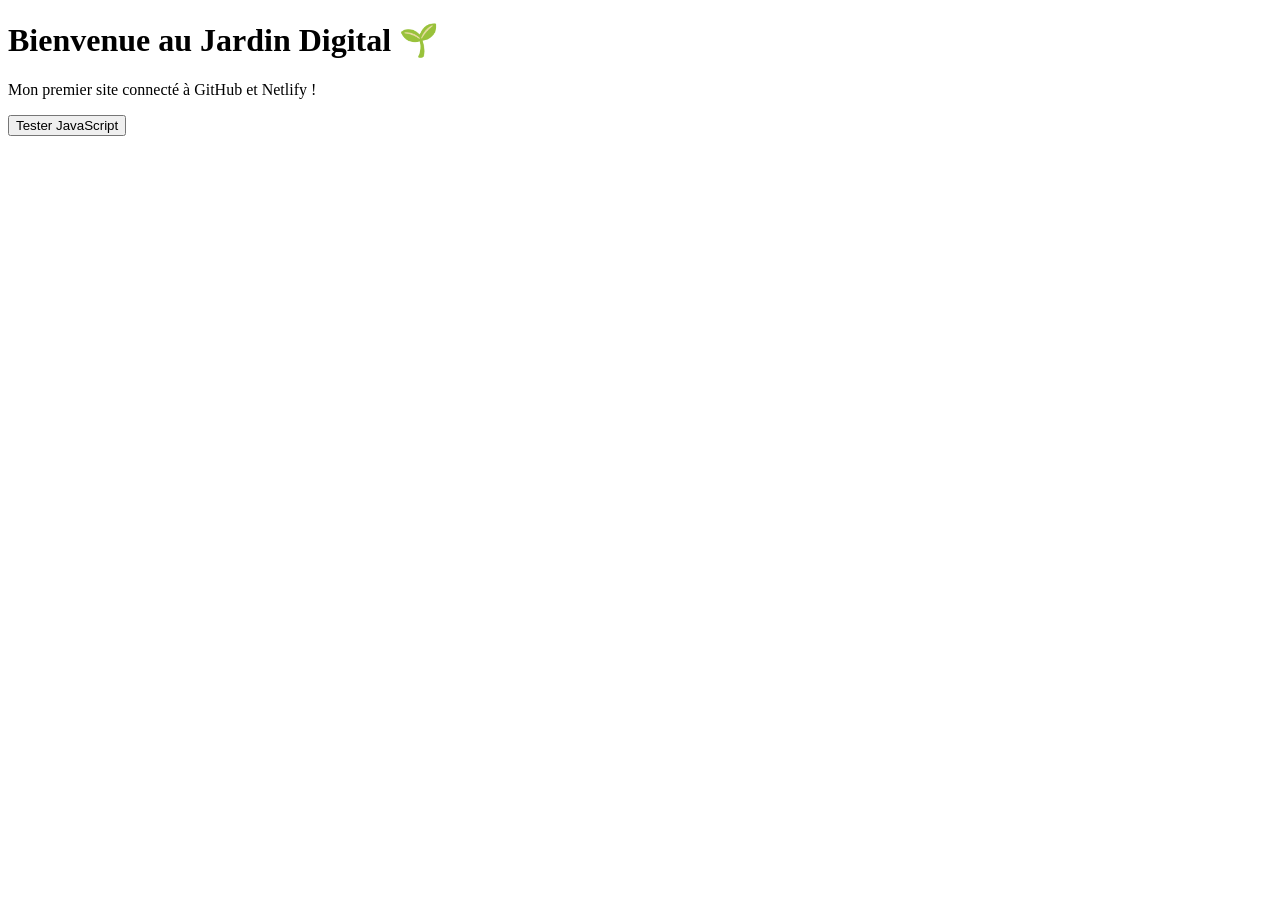
==== index.html @ 773eabd2 "Add initial HTML structure for the site" ====
<!DOCTYPE html>
<html lang="fr">
<head>
  <meta charset="UTF-8">
  <meta name="viewport" content="width=device-width, initial-scale=1.0">
  <meta name="description" content="Site de démonstration du Jardin Digital">
  <title>Le Jardin Digital | Test Netlify</title>
  <link rel="stylesheet" href="style.css">
  <script src="script.js" defer></script>
</head>
<body>
  <main>
    <h1>Bienvenue au Jardin Digital 🌱</h1>
    <p>Mon premier site connecté à GitHub et Netlify !</p>
    <button id="test-button" type="button">Tester JavaScript</button>
    <p id="message" aria-live="polite"></p>
  </main>
</body>
</html>
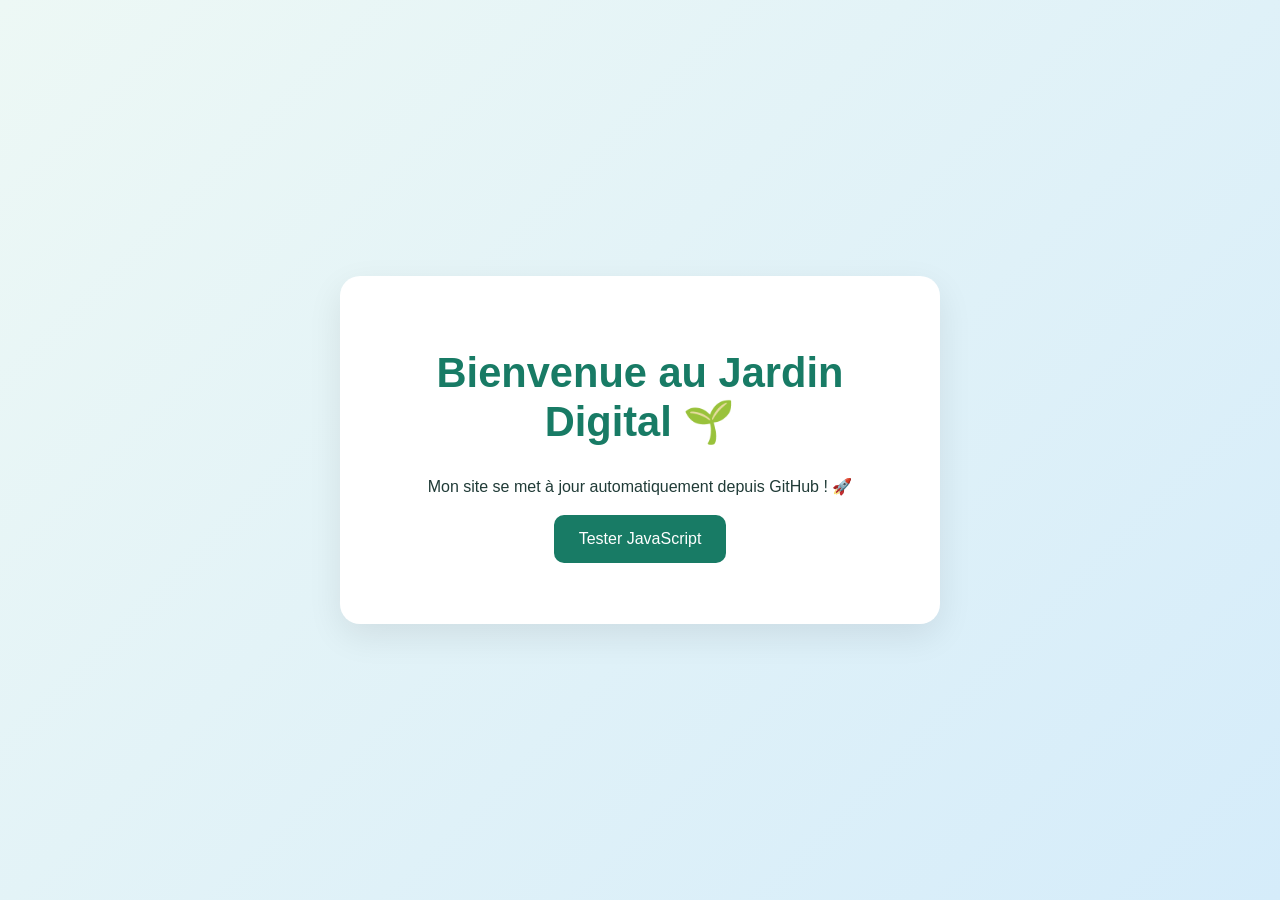
==== commit 8b4ffc4c: "Update paragraph text in index.html" ====
--- a/index.html
+++ b/index.html
@@ -12,7 +12,7 @@
 <body>
   <main>
     <h1>Bienvenue au Jardin Digital 🌱</h1>
-    <p>Mon premier site connecté à GitHub et Netlify !</p>
+    <p>Mon site se met à jour automatiquement depuis GitHub ! 🚀</p>
     <button id="test-button" type="button">Tester JavaScript</button>
     <p id="message" aria-live="polite"></p>
   </main>
--- a/style.css
+++ b/style.css
@@ -0,0 +1,54 @@
+
+:root {
+  --vert: #187b65;
+  --fond: #edf8f5;
+  --texte: #203b37;
+}
+
+* {
+  box-sizing: border-box;
+}
+
+body {
+  margin: 0;
+  min-height: 100vh;
+  display: grid;
+  place-items: center;
+  padding: 24px;
+  background: linear-gradient(135deg, #edf8f5, #d5ecfa);
+  font-family: Arial, sans-serif;
+  color: var(--texte);
+}
+
+main {
+  width: 100%;
+  max-width: 600px;
+  padding: 45px 30px;
+  background: white;
+  border-radius: 20px;
+  text-align: center;
+  box-shadow: 0 12px 35px #00000015;
+}
+
+h1 {
+  color: var(--vert);
+  font-size: clamp(1.8rem, 5vw, 2.6rem);
+}
+
+p {
+  line-height: 1.6;
+}
+
+button {
+  padding: 15px 25px;
+  border: none;
+  border-radius: 10px;
+  background: var(--vert);
+  color: white;
+  font-size: 1rem;
+  cursor: pointer;
+}
+
+button:hover {
+  background: #105745;
+}
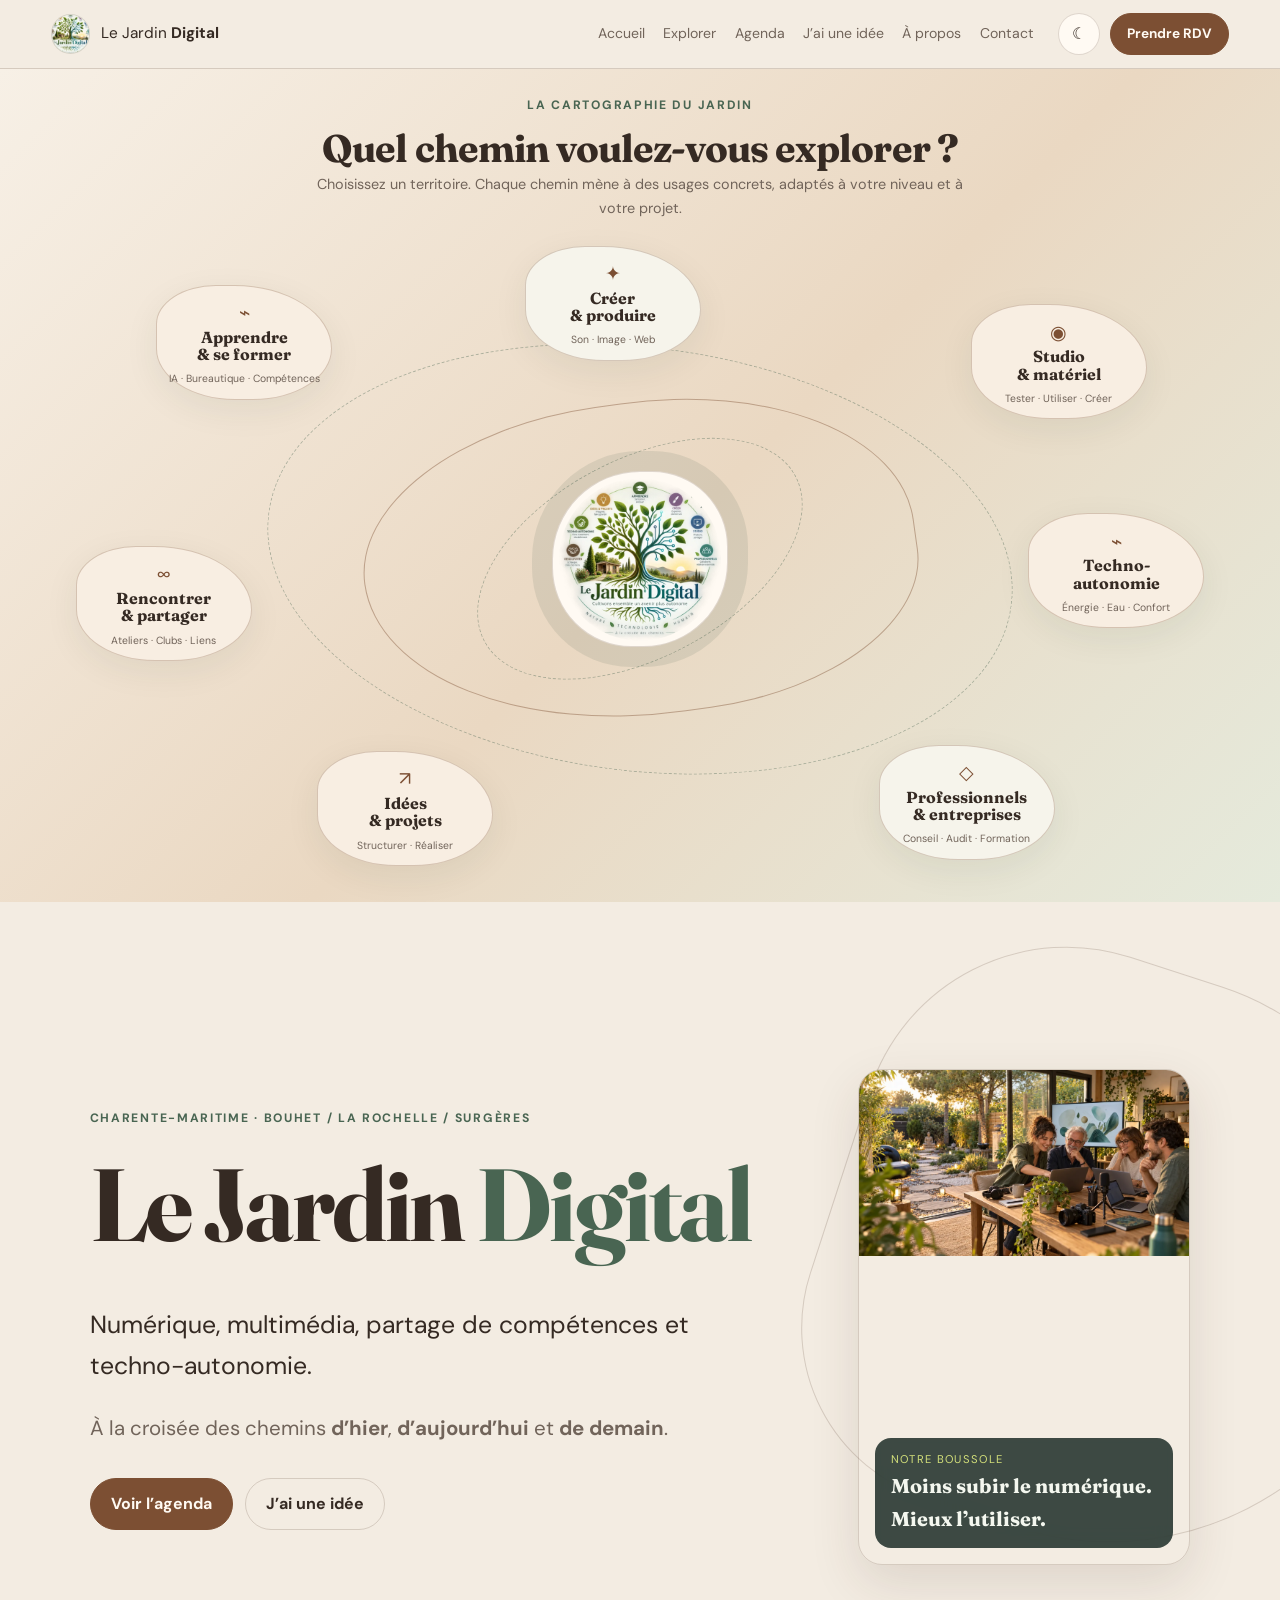
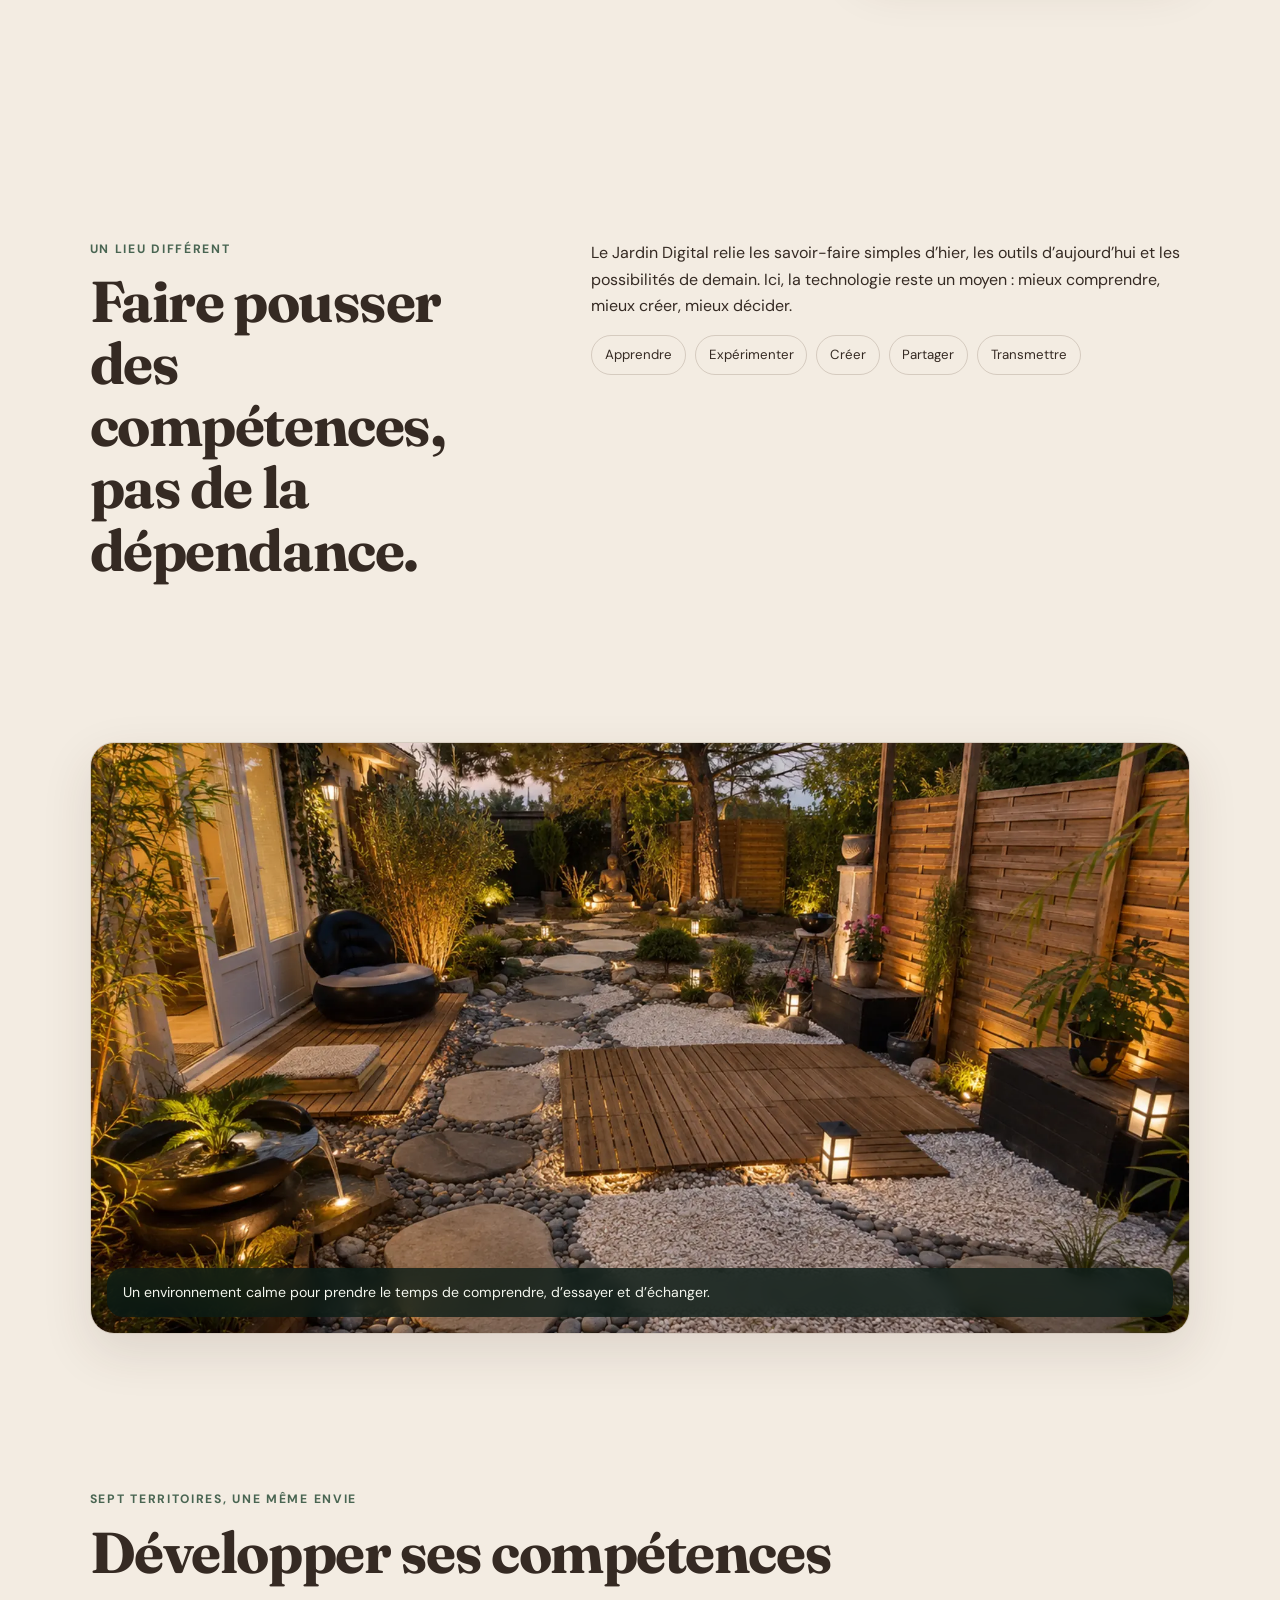
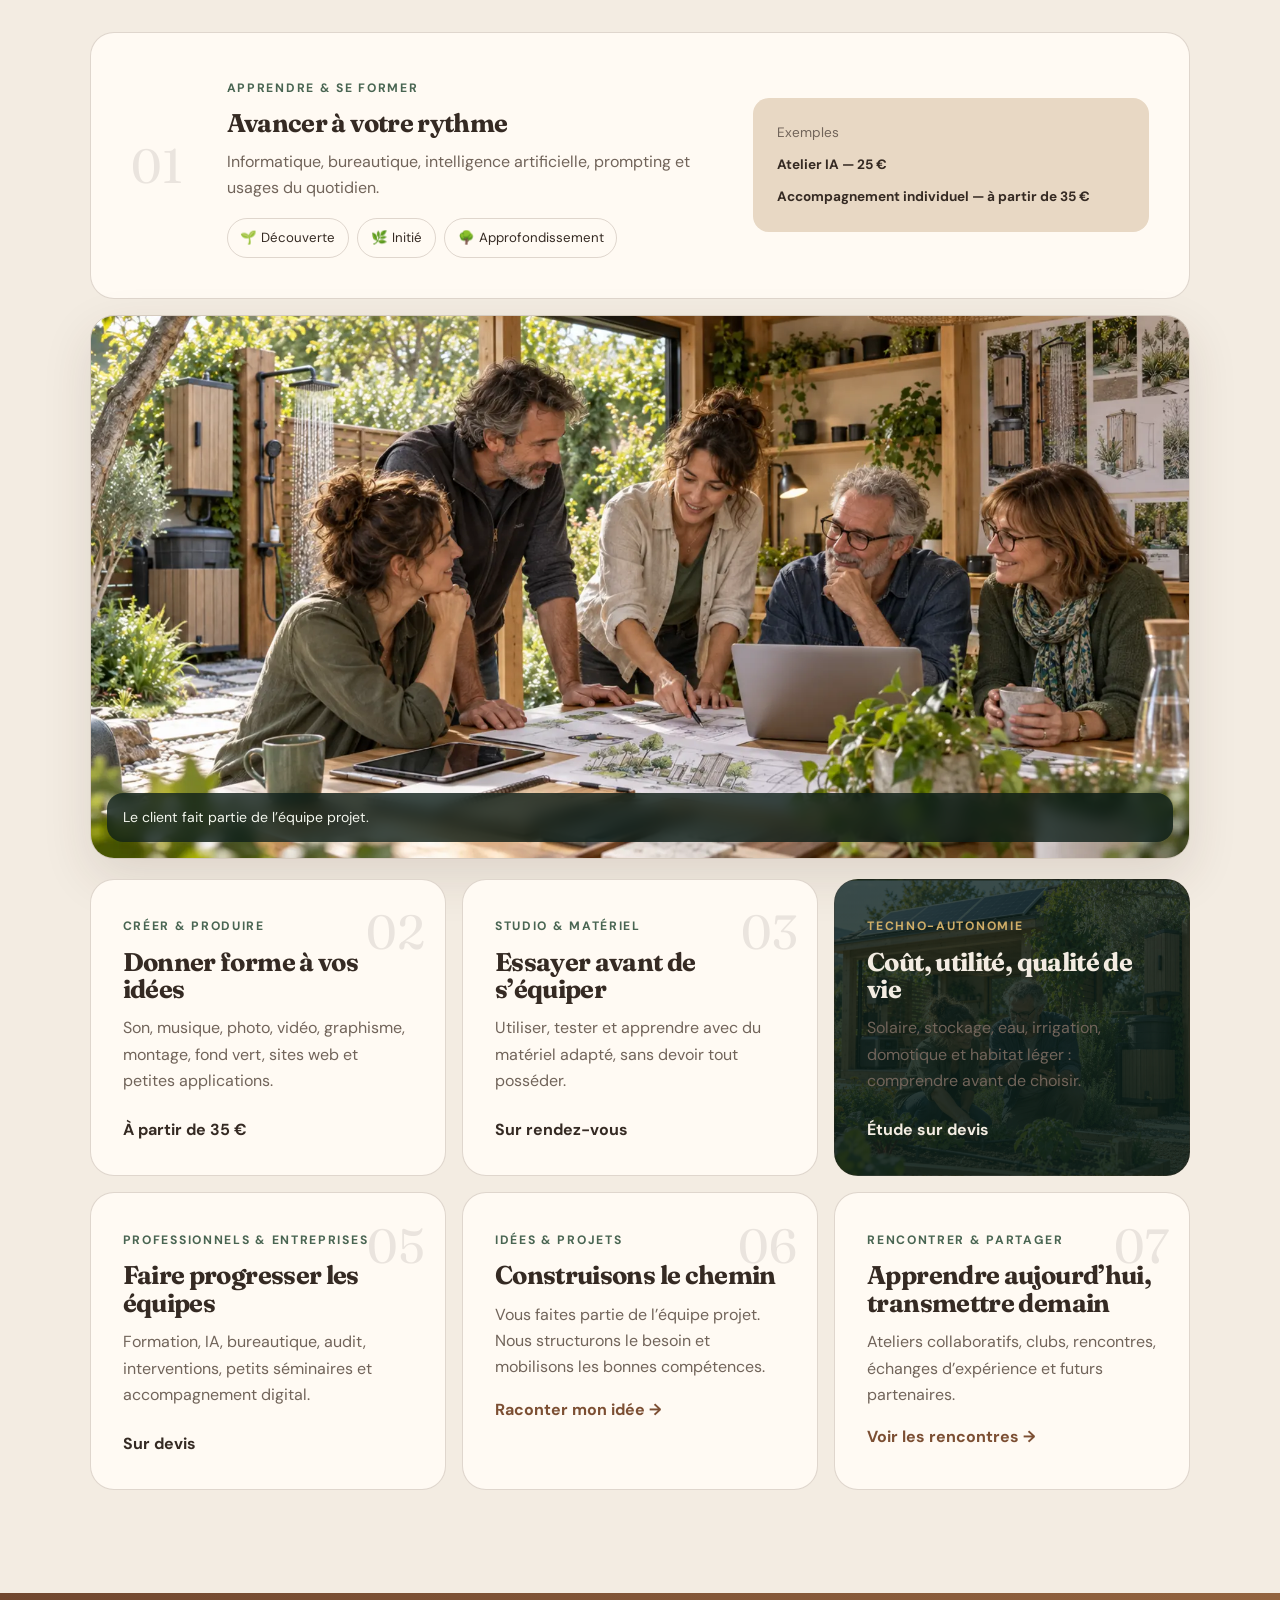
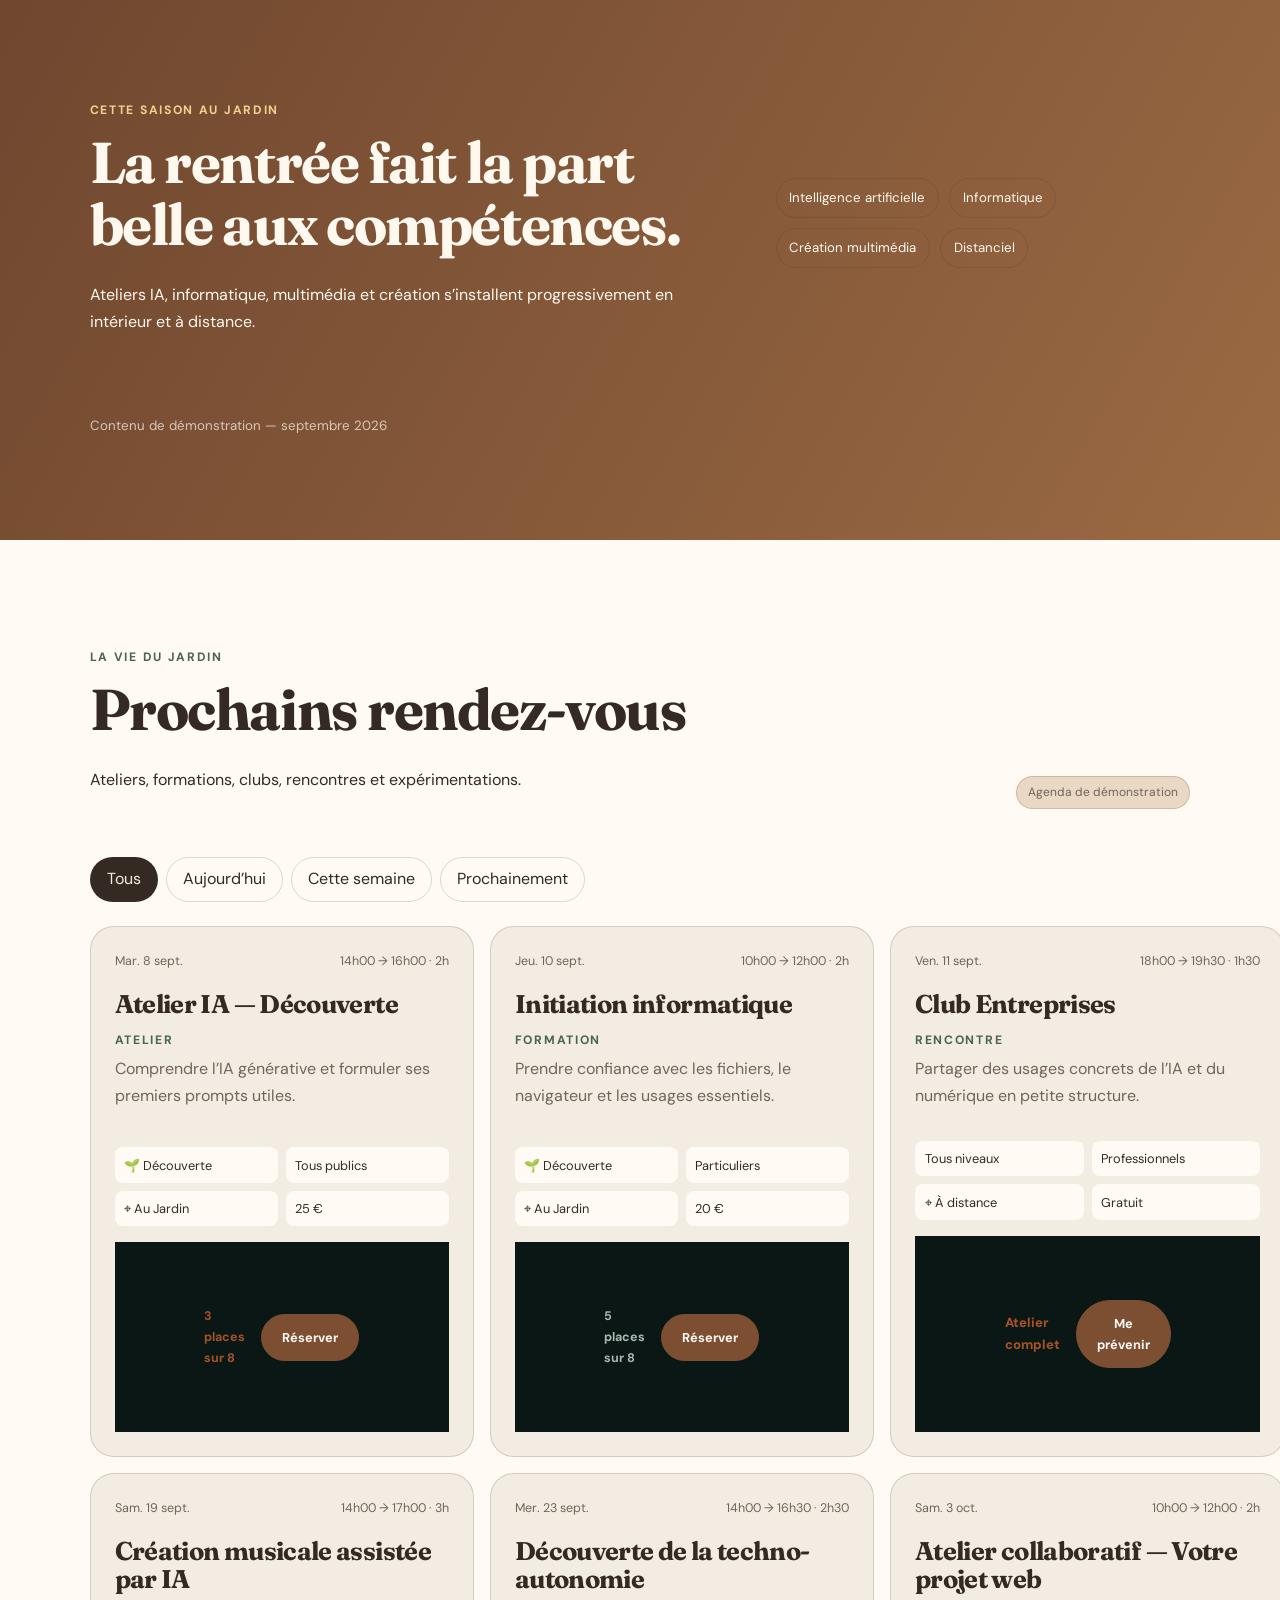
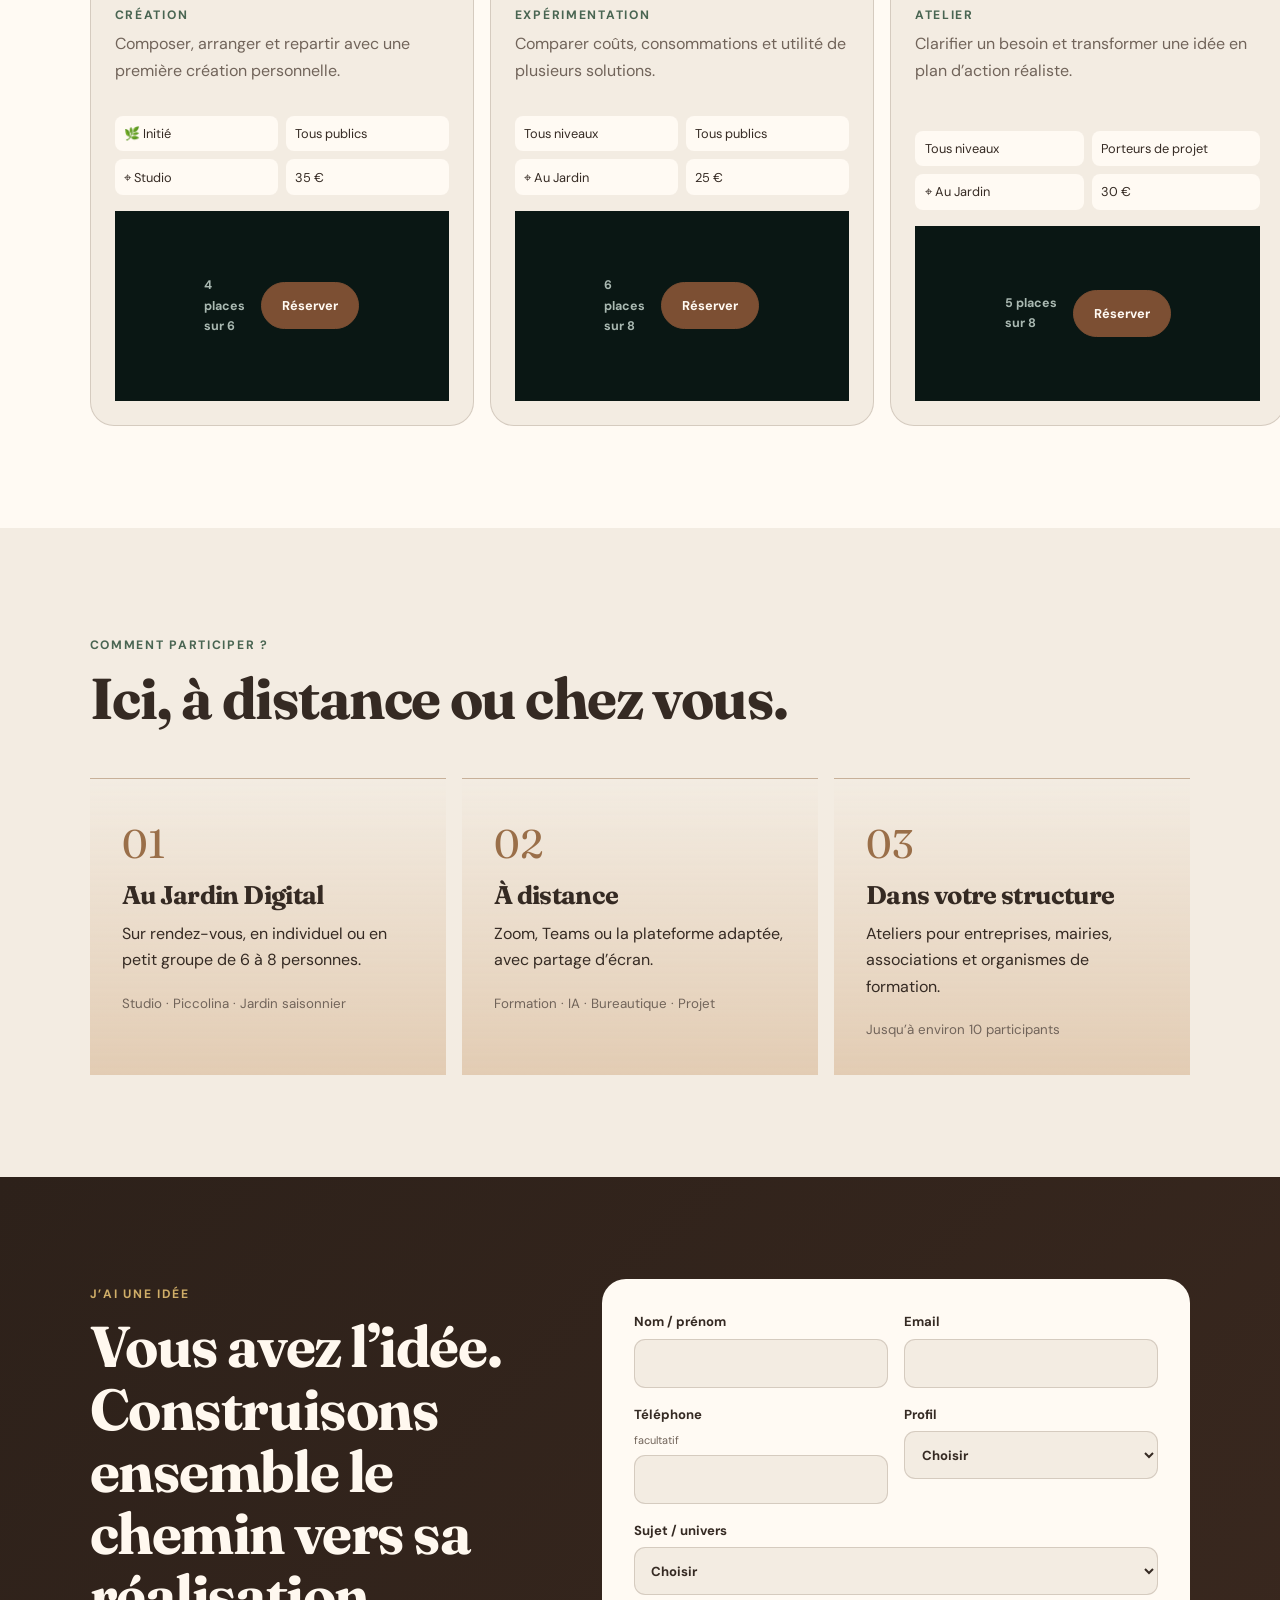
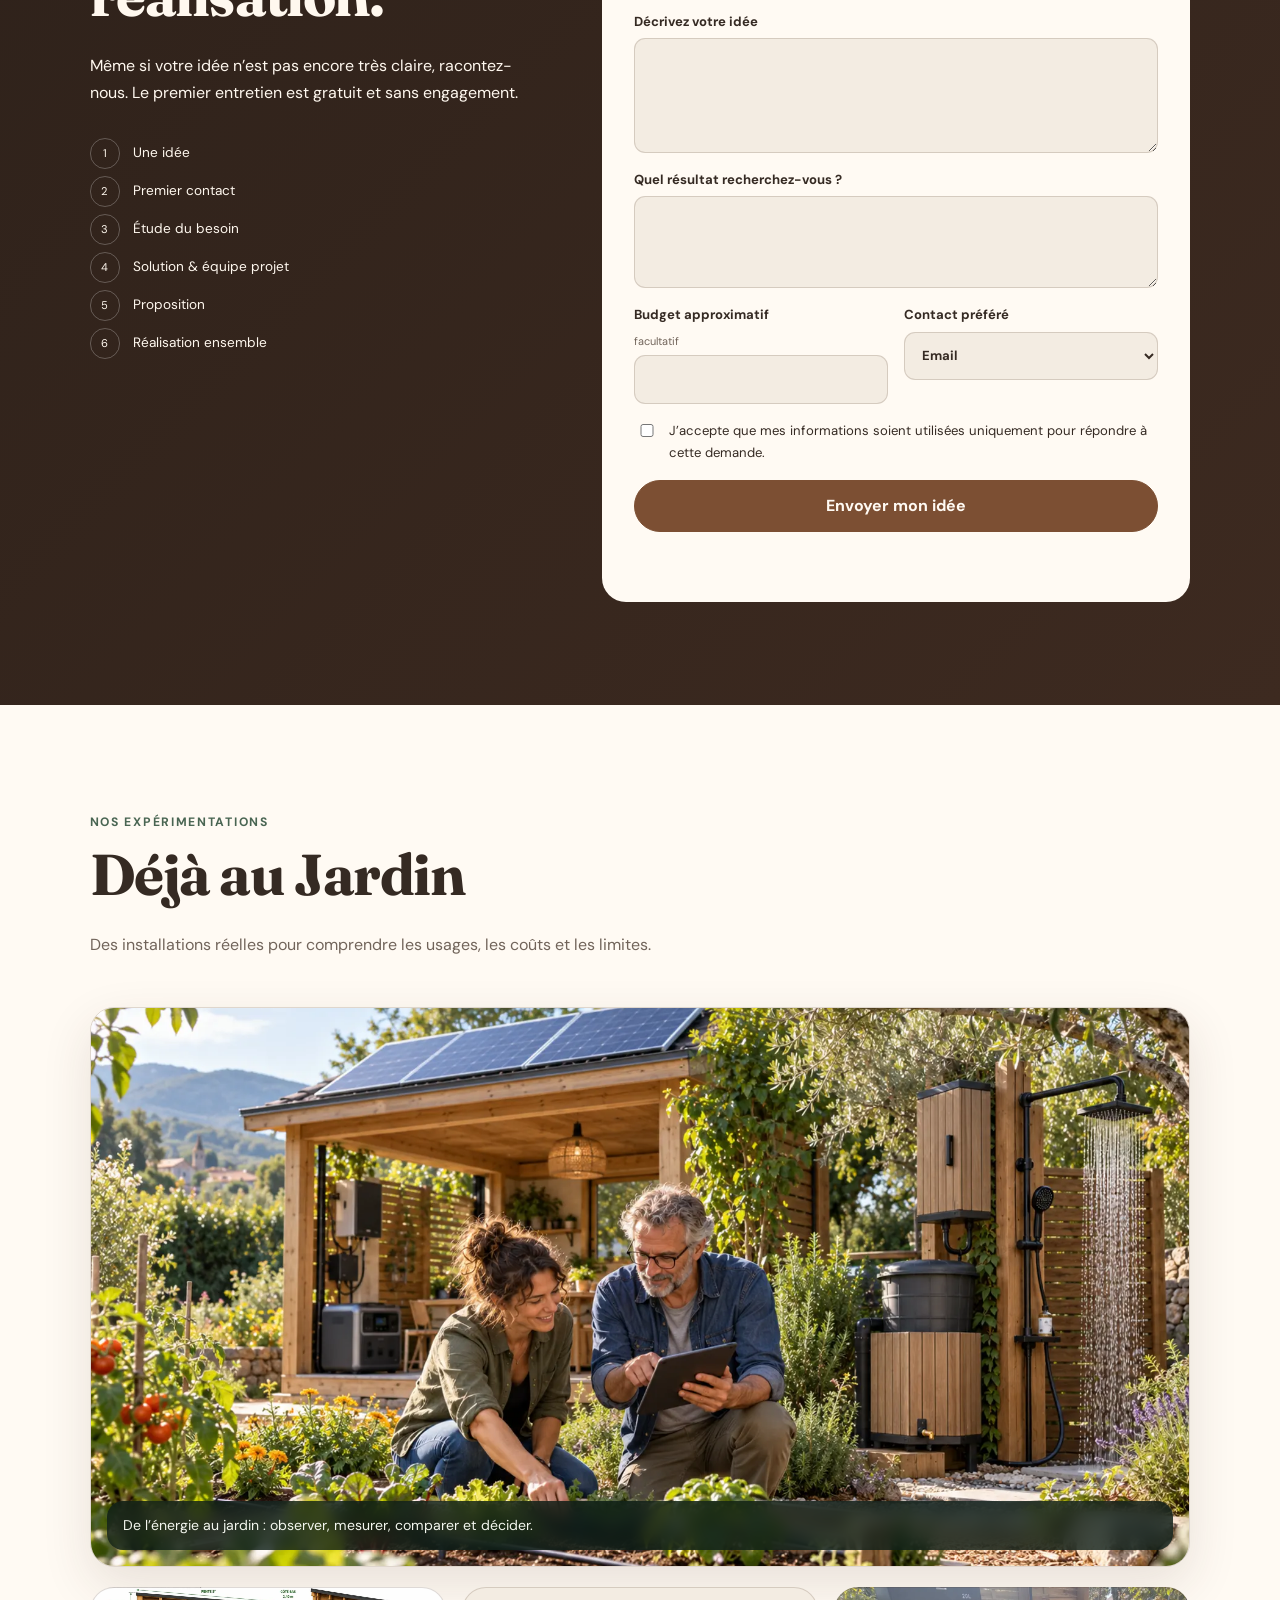
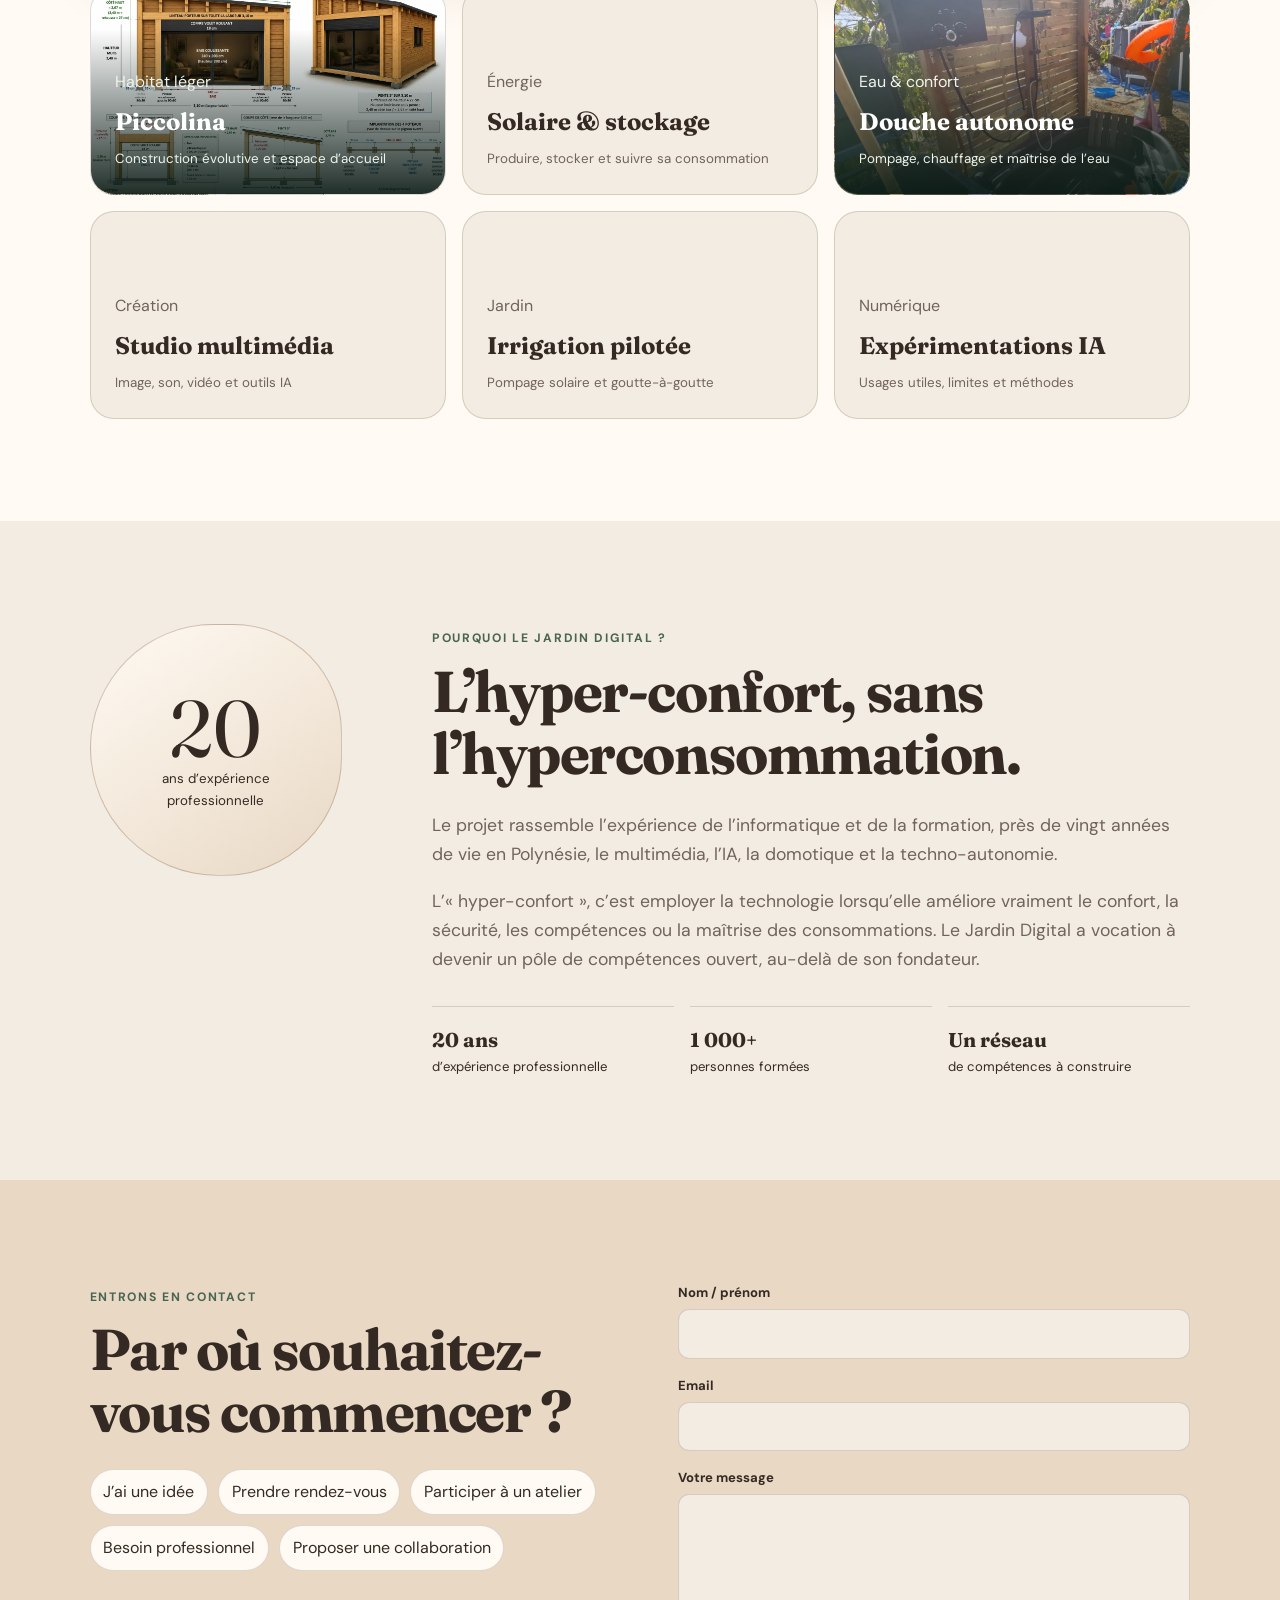
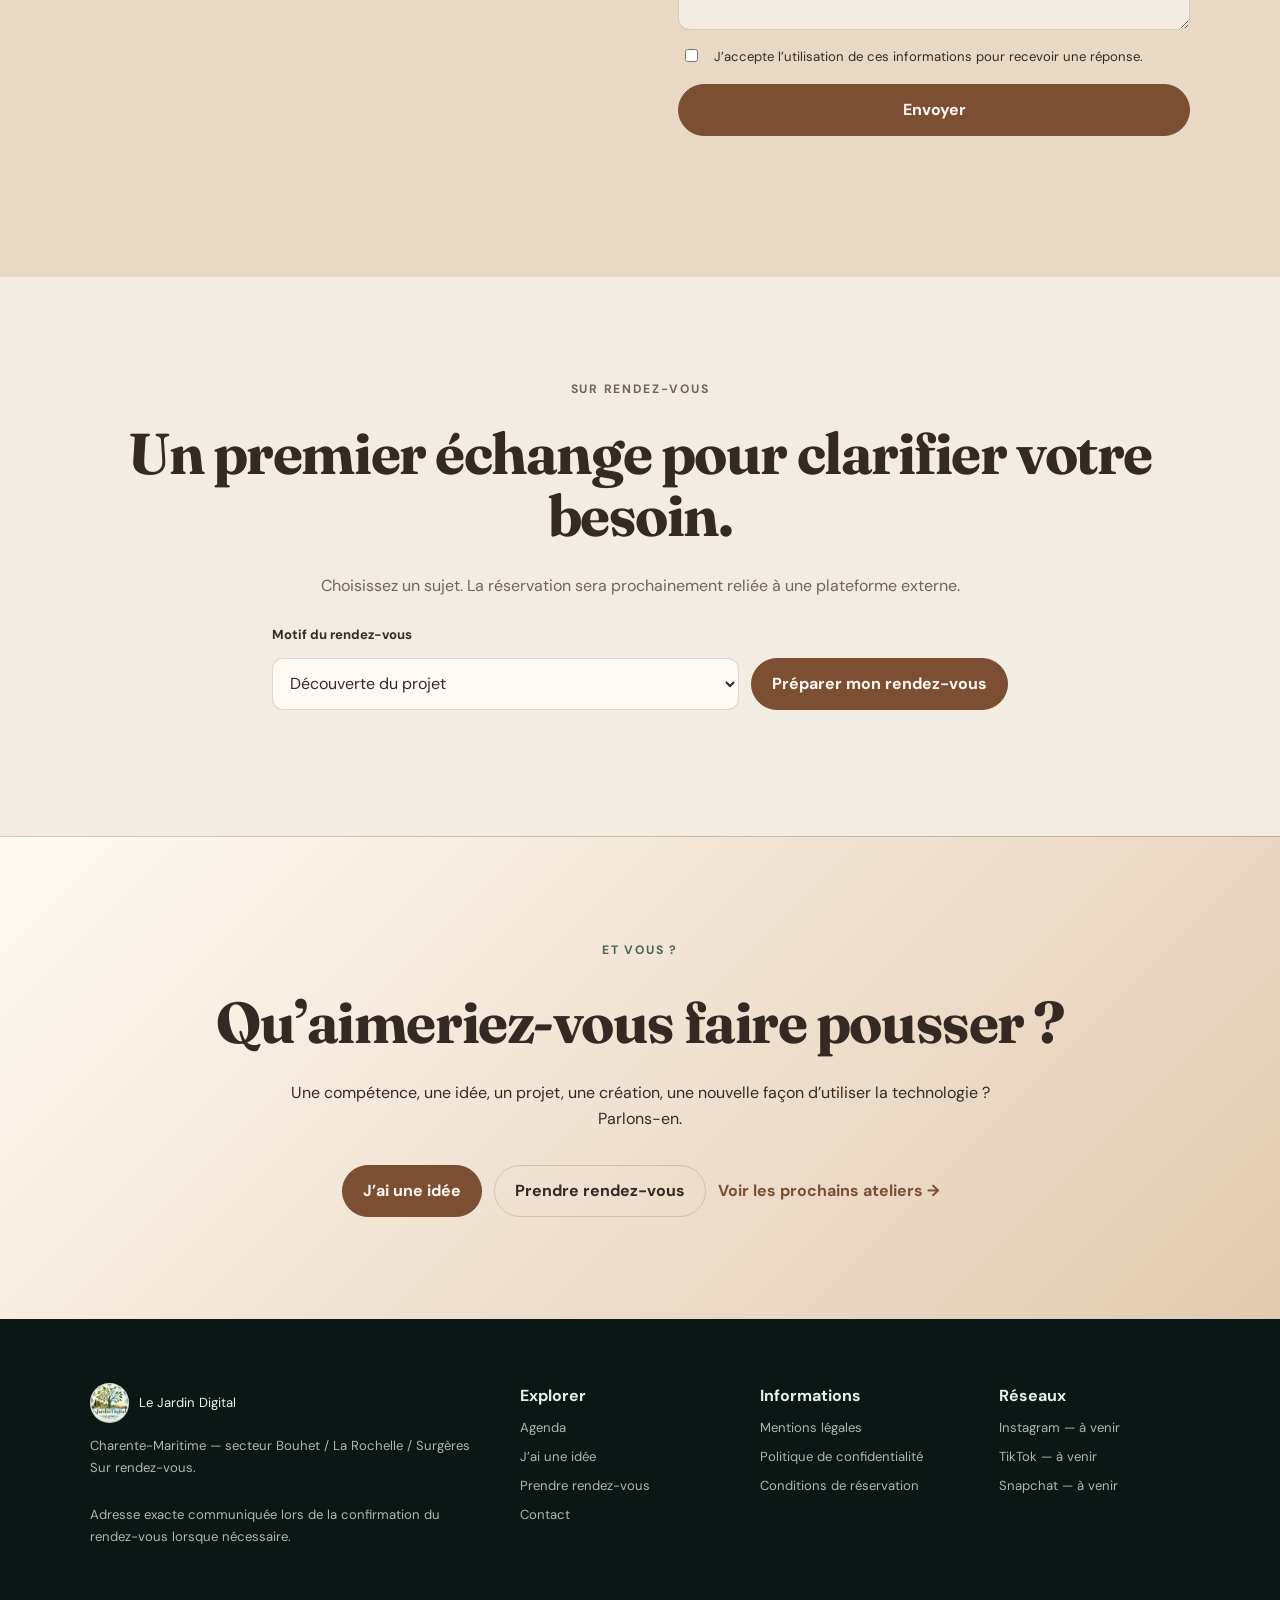
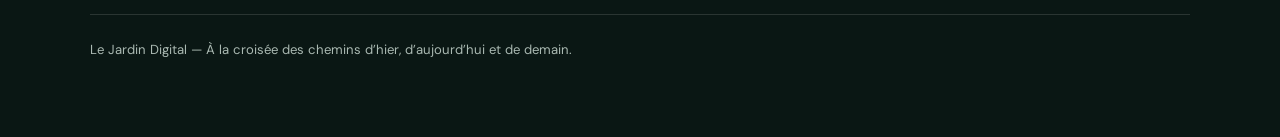
==== commit 2a31de62: "Add files via upload" ====
--- a/index.html
+++ b/index.html
@@ -1,21 +1,100 @@
-
-<!DOCTYPE html>
+<!doctype html>
 <html lang="fr">
 <head>
-  <meta charset="UTF-8">
-  <meta name="viewport" content="width=device-width, initial-scale=1.0">
-  <meta name="description" content="Site de démonstration du Jardin Digital">
-  <title>Le Jardin Digital | Test Netlify</title>
-  <link rel="stylesheet" href="style.css">
-  <script src="script.js" defer></script>
+  <meta charset="utf-8">
+  <meta name="viewport" content="width=device-width,initial-scale=1">
+  <title>Le Jardin Digital — Apprendre, créer, expérimenter</title>
+  <meta name="description" content="Le Jardin Digital, en Charente-Maritime : ateliers, accompagnement numérique, création multimédia, IA et techno-autonomie.">
+  <meta name="theme-color" content="#173c32">
+  <meta property="og:title" content="Le Jardin Digital">
+  <meta property="og:description" content="À la croisée des chemins d’hier, d’aujourd’hui et de demain.">
+  <meta property="og:type" content="website">
+  <link rel="stylesheet" href="assets/styles.css">
+  <script defer src="assets/app.js"></script>
 </head>
 <body>
-  <main>
-    <h1>Bienvenue au Jardin Digital 🌱</h1>
-    <p>Mon site se met à jour automatiquement depuis GitHub ! 🚀</p>
-    <button id="test-button" type="button">Tester JavaScript</button>
-    <p id="message" aria-live="polite"></p>
+  <a class="skip" href="#contenu">Aller au contenu</a>
+  <header class="site-header">
+    <a class="brand" href="#accueil" aria-label="Le Jardin Digital, accueil"><span class="brand-mark brand-logo"><img src="assets/logo-nature-connectee.webp" alt="" width="900" height="900"></span><span>Le Jardin <strong>Digital</strong></span></a>
+    <button class="menu-toggle" type="button" aria-expanded="false" aria-controls="nav">Menu</button>
+    <nav id="nav" aria-label="Navigation principale">
+      <a href="#accueil">Accueil</a><a href="#explorer">Explorer</a><a href="#agenda">Agenda</a><a href="#idee">J’ai une idée</a><a href="#apropos">À propos</a><a href="#contact">Contact</a>
+    </nav>
+    <div class="header-actions"><button class="theme-toggle" type="button" aria-label="Changer de thème">☾</button><a class="button compact" href="#rendez-vous">Prendre RDV</a></div>
+  </header>
+
+  <main id="contenu">
+    <section class="hero" id="accueil">
+      <div class="hero-copy">
+        <p class="eyebrow">Charente-Maritime · Bouhet / La Rochelle / Surgères</p>
+        <h1>Le Jardin <em>Digital</em></h1>
+        <p class="lead">Numérique, multimédia, partage de compétences et techno-autonomie.</p>
+        <p class="manifesto">À la croisée des chemins <strong>d’hier</strong>, <strong>d’aujourd’hui</strong> et <strong>de demain</strong>.</p>
+        <div class="hero-actions"><a class="button" href="#agenda">Voir l’agenda</a><a class="button ghost" href="#idee">J’ai une idée</a></div>
+      </div>
+      <figure class="hero-visual"><img src="assets/atelier-numerique.webp" alt="Un petit groupe apprend et crée avec des outils numériques dans un studio ouvert sur le jardin" width="1672" height="941"><figcaption><span>Notre boussole</span><strong>Moins subir le numérique. Mieux l’utiliser.</strong></figcaption></figure>
+    </section>
+
+    <section class="map-section" id="explorer" aria-labelledby="map-title">
+      <div class="section-heading"><p class="eyebrow">La cartographie du Jardin</p><h2 id="map-title">Quel chemin voulez-vous explorer&nbsp;?</h2><p>Choisissez un territoire. Chaque chemin mène à des usages concrets, adaptés à votre niveau et à votre projet.</p></div>
+      <div class="territory-map">
+        <div class="map-lines" aria-hidden="true"></div>
+        <a class="territory t1" href="#territoire-apprendre"><span class="icon">⌁</span><strong>Apprendre<br>& se former</strong><small>IA · Bureautique · Compétences</small></a>
+        <a class="territory t2" href="#territoire-creer"><span class="icon">✦</span><strong>Créer<br>& produire</strong><small>Son · Image · Web</small></a>
+        <a class="territory t3" href="#territoire-studio"><span class="icon">◉</span><strong>Studio<br>& matériel</strong><small>Tester · Utiliser · Créer</small></a>
+        <a class="territory t4" href="#territoire-techno"><span class="icon">⌁</span><strong>Techno-<br>autonomie</strong><small>Énergie · Eau · Confort</small></a>
+        <a class="territory t5" href="#territoire-pro"><span class="icon">◇</span><strong>Professionnels<br>& entreprises</strong><small>Conseil · Audit · Formation</small></a>
+        <a class="territory t6" href="#territoire-idees"><span class="icon">↗</span><strong>Idées<br>& projets</strong><small>Structurer · Réaliser</small></a>
+        <a class="territory t7" href="#territoire-rencontrer"><span class="icon">∞</span><strong>Rencontrer<br>& partager</strong><small>Ateliers · Clubs · Liens</small></a>
+        <div class="map-center" aria-label="Le Jardin Digital, centre de la carte"><img src="assets/logo-nature-connectee.webp" alt="Logo Le Jardin Digital, arbre mêlant racines naturelles et ramifications numériques" width="900" height="900"></div>
+      </div>
+    </section>
+
+    <section class="intro split-section">
+      <div><p class="eyebrow">Un lieu différent</p><h2>Faire pousser des compétences, pas de la dépendance.</h2></div>
+      <div><p>Le Jardin Digital relie les savoir-faire simples d’hier, les outils d’aujourd’hui et les possibilités de demain. Ici, la technologie reste un moyen&nbsp;: mieux comprendre, mieux créer, mieux décider.</p><div class="value-row"><span>Apprendre</span><span>Expérimenter</span><span>Créer</span><span>Partager</span><span>Transmettre</span></div></div>
+      <figure class="wide-visual"><img src="assets/jardin-zen.webp" alt="Jardin zen en bois et végétation, éclairé au crépuscule" width="1528" height="1020" loading="lazy"><figcaption>Un environnement calme pour prendre le temps de comprendre, d’essayer et d’échanger.</figcaption></figure>
+    </section>
+
+    <section class="territories-list" aria-labelledby="univers-title">
+      <div class="section-heading"><p class="eyebrow">Sept territoires, une même envie</p><h2 id="univers-title">Développer ses compétences</h2></div>
+      <article id="territoire-apprendre" class="territory-card featured"><div class="number">01</div><div><p class="eyebrow">Apprendre & se former</p><h3>Avancer à votre rythme</h3><p>Informatique, bureautique, intelligence artificielle, prompting et usages du quotidien.</p><div class="levels"><span>🌱 Découverte</span><span>🌿 Initié</span><span>🌳 Approfondissement</span></div></div><div class="offer"><span>Exemples</span><strong>Atelier IA — 25 €</strong><strong>Accompagnement individuel — à partir de 35 €</strong></div></article>
+      <figure class="section-visual"><img src="assets/projets-collaboratifs.webp" alt="Porteurs de projets et professionnels travaillent ensemble autour d’une table dans un pavillon de jardin" width="1672" height="941" loading="lazy"><figcaption>Le client fait partie de l’équipe projet.</figcaption></figure>
+      <div class="territory-grid">
+        <article id="territoire-creer" class="territory-card"><div class="number">02</div><p class="eyebrow">Créer & produire</p><h3>Donner forme à vos idées</h3><p>Son, musique, photo, vidéo, graphisme, montage, fond vert, sites web et petites applications.</p><span class="price">À partir de 35 €</span></article>
+        <article id="territoire-studio" class="territory-card"><div class="number">03</div><p class="eyebrow">Studio & matériel</p><h3>Essayer avant de s’équiper</h3><p>Utiliser, tester et apprendre avec du matériel adapté, sans devoir tout posséder.</p><span class="price">Sur rendez-vous</span></article>
+        <article id="territoire-techno" class="territory-card dark-card"><div class="number">04</div><p class="eyebrow">Techno-autonomie</p><h3>Coût, utilité, qualité de vie</h3><p>Solaire, stockage, eau, irrigation, domotique et habitat léger&nbsp;: comprendre avant de choisir.</p><span class="price">Étude sur devis</span></article>
+        <article id="territoire-pro" class="territory-card"><div class="number">05</div><p class="eyebrow">Professionnels & entreprises</p><h3>Faire progresser les équipes</h3><p>Formation, IA, bureautique, audit, interventions, petits séminaires et accompagnement digital.</p><span class="price">Sur devis</span></article>
+        <article id="territoire-idees" class="territory-card"><div class="number">06</div><p class="eyebrow">Idées & projets</p><h3>Construisons le chemin</h3><p>Vous faites partie de l’équipe projet. Nous structurons le besoin et mobilisons les bonnes compétences.</p><a href="#idee">Raconter mon idée →</a></article>
+        <article id="territoire-rencontrer" class="territory-card"><div class="number">07</div><p class="eyebrow">Rencontrer & partager</p><h3>Apprendre aujourd’hui, transmettre demain</h3><p>Ateliers collaboratifs, clubs, rencontres, échanges d’expérience et futurs partenaires.</p><a href="#agenda">Voir les rencontres →</a></article>
+      </div>
+    </section>
+
+    <section class="season-section"><div><p class="eyebrow">Cette saison au Jardin</p><h2>La rentrée fait la part belle aux compétences.</h2><p>Ateliers IA, informatique, multimédia et création s’installent progressivement en intérieur et à distance.</p></div><div class="season-tags"><span>Intelligence artificielle</span><span>Informatique</span><span>Création multimédia</span><span>Distanciel</span></div><small>Contenu de démonstration — septembre 2026</small></section>
+
+    <section class="agenda-section" id="agenda" aria-labelledby="agenda-title">
+      <div class="section-heading row"><div><p class="eyebrow">La vie du Jardin</p><h2 id="agenda-title">Prochains rendez-vous</h2><p>Ateliers, formations, clubs, rencontres et expérimentations.</p></div><span class="demo-label">Agenda de démonstration</span></div>
+      <div class="filters" role="group" aria-label="Filtrer les événements"><button class="filter active" data-filter="all">Tous</button><button class="filter" data-filter="soon">Aujourd’hui</button><button class="filter" data-filter="week">Cette semaine</button><button class="filter" data-filter="later">Prochainement</button></div>
+      <div class="events" id="events"></div>
+    </section>
+
+    <section class="participate" aria-labelledby="participate-title"><div class="section-heading"><p class="eyebrow">Comment participer ?</p><h2 id="participate-title">Ici, à distance ou chez vous.</h2></div><div class="participate-grid"><article><span>01</span><h3>Au Jardin Digital</h3><p>Sur rendez-vous, en individuel ou en petit groupe de 6 à 8 personnes.</p><small>Studio · Piccolina · Jardin saisonnier</small></article><article><span>02</span><h3>À distance</h3><p>Zoom, Teams ou la plateforme adaptée, avec partage d’écran.</p><small>Formation · IA · Bureautique · Projet</small></article><article><span>03</span><h3>Dans votre structure</h3><p>Ateliers pour entreprises, mairies, associations et organismes de formation.</p><small>Jusqu’à environ 10 participants</small></article></div></section>
+
+    <section class="idea-section" id="idee"><div class="idea-copy"><p class="eyebrow">J’ai une idée</p><h2>Vous avez l’idée.<br>Construisons ensemble le chemin vers sa réalisation.</h2><p>Même si votre idée n’est pas encore très claire, racontez-nous. Le premier entretien est gratuit et sans engagement.</p><ol class="journey"><li>Une idée</li><li>Premier contact</li><li>Étude du besoin</li><li>Solution & équipe projet</li><li>Proposition</li><li>Réalisation ensemble</li></ol></div><form class="idea-form demo-form" data-success="Merci. Votre idée a bien été préparée dans ce prototype — aucun message réel n’a été envoyé."><label>Nom / prénom<input name="name" autocomplete="name" required></label><label>Email<input type="email" name="email" autocomplete="email" required></label><label>Téléphone <small>facultatif</small><input type="tel" name="phone" autocomplete="tel"></label><label>Profil<select name="profile" required><option value="">Choisir</option><option>Particulier</option><option>Professionnel</option><option>Entreprise / structure</option><option>Association / collectivité</option></select></label><label class="full">Sujet / univers<select name="topic" required><option value="">Choisir</option><option>Formation</option><option>Intelligence artificielle</option><option>Création multimédia</option><option>Web & digital</option><option>Techno-autonomie</option><option>Autre idée</option></select></label><label class="full">Décrivez votre idée<textarea name="idea" rows="4" required></textarea></label><label class="full">Quel résultat recherchez-vous ?<textarea name="goal" rows="3" required></textarea></label><label>Budget approximatif <small>facultatif</small><input name="budget"></label><label>Contact préféré<select name="contact"><option>Email</option><option>Téléphone</option><option>Visioconférence</option><option>Rencontre</option></select></label><label class="consent full"><input type="checkbox" required> J’accepte que mes informations soient utilisées uniquement pour répondre à cette demande.</label><button class="button full" type="submit">Envoyer mon idée</button><p class="form-message full" role="status"></p></form></section>
+
+    <section class="experiments" aria-labelledby="experiments-title"><div class="section-heading"><p class="eyebrow">Nos expérimentations</p><h2 id="experiments-title">Déjà au Jardin</h2><p>Des installations réelles pour comprendre les usages, les coûts et les limites.</p></div><figure class="section-visual experiment-visual"><img src="assets/techno-autonomie.webp" alt="Deux personnes étudient une installation solaire, une irrigation et une douche autonome dans un jardin" width="1672" height="941" loading="lazy"><figcaption>De l’énergie au jardin&nbsp;: observer, mesurer, comparer et décider.</figcaption></figure><div class="experiment-grid"><button class="piccolina-card" data-modal="piccolina"><span>Habitat léger</span><strong>Piccolina</strong><small>Construction évolutive et espace d’accueil</small></button><button data-modal="solaire"><span>Énergie</span><strong>Solaire & stockage</strong><small>Produire, stocker et suivre sa consommation</small></button><button class="douche-card" data-modal="douche"><span>Eau & confort</span><strong>Douche autonome</strong><small>Pompage, chauffage et maîtrise de l’eau</small></button><button data-modal="studio"><span>Création</span><strong>Studio multimédia</strong><small>Image, son, vidéo et outils IA</small></button><button data-modal="irrigation"><span>Jardin</span><strong>Irrigation pilotée</strong><small>Pompage solaire et goutte-à-goutte</small></button><button data-modal="ia"><span>Numérique</span><strong>Expérimentations IA</strong><small>Usages utiles, limites et méthodes</small></button></div></section>
+
+    <section class="about" id="apropos"><div class="about-badge"><span>20</span><small>ans d’expérience professionnelle</small></div><div><p class="eyebrow">Pourquoi Le Jardin Digital ?</p><h2>L’hyper-confort, sans l’hyperconsommation.</h2><p>Le projet rassemble l’expérience de l’informatique et de la formation, près de vingt années de vie en Polynésie, le multimédia, l’IA, la domotique et la techno-autonomie.</p><p>L’« hyper-confort », c’est employer la technologie lorsqu’elle améliore vraiment le confort, la sécurité, les compétences ou la maîtrise des consommations. Le Jardin Digital a vocation à devenir un pôle de compétences ouvert, au-delà de son fondateur.</p><div class="trust"><span><strong>20 ans</strong> d’expérience professionnelle</span><span><strong>1 000+</strong> personnes formées</span><span><strong>Un réseau</strong> de compétences à construire</span></div></div></section>
+
+    <section class="contact-section" id="contact"><div><p class="eyebrow">Entrons en contact</p><h2>Par où souhaitez-vous commencer&nbsp;?</h2><div class="contact-choices"><a href="#idee">J’ai une idée</a><a href="#rendez-vous">Prendre rendez-vous</a><a href="#agenda">Participer à un atelier</a><a href="#contact-form">Besoin professionnel</a><a href="#contact-form">Proposer une collaboration</a></div></div><form id="contact-form" class="contact-form demo-form" data-success="Merci. Le formulaire fonctionne en mode démonstration — aucun message réel n’a été envoyé."><label>Nom / prénom<input name="contact-name" required></label><label>Email<input type="email" name="contact-email" required></label><label>Votre message<textarea rows="5" name="message" required></textarea></label><label class="consent"><input type="checkbox" required> J’accepte l’utilisation de ces informations pour recevoir une réponse.</label><button class="button" type="submit">Envoyer</button><p class="form-message" role="status"></p></form></section>
+
+    <section class="booking" id="rendez-vous"><p class="eyebrow">Sur rendez-vous</p><h2>Un premier échange pour clarifier votre besoin.</h2><p>Choisissez un sujet. La réservation sera prochainement reliée à une plateforme externe.</p><div class="booking-row"><label for="booking-topic">Motif du rendez-vous</label><select id="booking-topic"><option>Découverte du projet</option><option>Formation individuelle</option><option>Aide informatique</option><option>Création multimédia</option><option>Intelligence artificielle</option><option>Projet web & digital</option><option>Écrivain public & rédaction</option><option>Techno-autonomie & domotique</option><option>Projet professionnel / entreprise</option><option>J’ai une idée</option></select><button class="button" id="booking-button" type="button">Préparer mon rendez-vous</button></div><p id="booking-message" role="status"></p></section>
+
+    <section class="final-cta"><p class="eyebrow">Et vous ?</p><h2>Qu’aimeriez-vous faire pousser&nbsp;?</h2><p>Une compétence, une idée, un projet, une création, une nouvelle façon d’utiliser la technologie&nbsp;? Parlons-en.</p><div><a class="button" href="#idee">J’ai une idée</a><a class="button ghost" href="#rendez-vous">Prendre rendez-vous</a><a class="text-link" href="#agenda">Voir les prochains ateliers →</a></div></section>
   </main>
+
+  <footer><div><a class="brand footer-brand" href="#accueil"><span class="brand-mark brand-logo"><img src="assets/logo-nature-connectee.webp" alt="" width="900" height="900"></span><span>Le Jardin Digital</span></a><p>Charente-Maritime — secteur Bouhet / La Rochelle / Surgères<br>Sur rendez-vous.</p><p class="privacy-note">Adresse exacte communiquée lors de la confirmation du rendez-vous lorsque nécessaire.</p></div><div><strong>Explorer</strong><a href="#agenda">Agenda</a><a href="#idee">J’ai une idée</a><a href="#rendez-vous">Prendre rendez-vous</a><a href="#contact">Contact</a></div><div><strong>Informations</strong><a href="mentions-legales.html">Mentions légales</a><a href="confidentialite.html">Politique de confidentialité</a><a href="conditions.html">Conditions de réservation</a></div><div><strong>Réseaux</strong><span>Instagram — à venir</span><span>TikTok — à venir</span><span>Snapchat — à venir</span></div><p class="signature">Le Jardin Digital — À la croisée des chemins d’hier, d’aujourd’hui et de demain.</p></footer>
+
+  <dialog id="experiment-dialog"><button class="dialog-close" aria-label="Fermer">×</button><p class="eyebrow" id="dialog-kicker"></p><h2 id="dialog-title"></h2><p id="dialog-copy"></p><p class="demo-label">Présentation de démonstration</p></dialog>
 </body>
 </html>
-  
--- a/assets/styles.css
+++ b/assets/styles.css
@@ -0,0 +1,29 @@
+@import url('https://fonts.googleapis.com/css2?family=DM+Sans:wght@400;500;600;700&family=Fraunces:opsz,wght@9..144,500;9..144,650&display=swap');
+
+:root{--bg:#f3ece2;--surface:#fffaf3;--surface-2:#e8d8c4;--ink:#352a23;--muted:#71645a;--green:#496552;--green-2:#9a6f49;--lime:#d0ae68;--wood:#7c4f33;--line:rgba(78,53,38,.18);--shadow:0 18px 50px rgba(67,44,29,.12);--radius:1.5rem;color-scheme:light}
+[data-theme="dark"]{--bg:#19130f;--surface:#271d17;--surface-2:#3a2a20;--ink:#f3e9dc;--muted:#c0afa0;--green:#8fb395;--green-2:#c19265;--lime:#dfbd78;--wood:#d19a69;--line:rgba(243,226,207,.16);--shadow:0 18px 50px rgba(0,0,0,.32);color-scheme:dark}
+*{box-sizing:border-box}html{scroll-behavior:smooth;scroll-padding-top:6rem}body{margin:0;background:var(--bg);color:var(--ink);font:400 1rem/1.65 'DM Sans',sans-serif}a{color:inherit;text-decoration:none}button,input,select,textarea{font:inherit;color:inherit}button,a{touch-action:manipulation}img{max-width:100%}.skip{position:fixed;left:1rem;top:-5rem;z-index:100;background:var(--ink);color:var(--bg);padding:.75rem 1rem;border-radius:.5rem}.skip:focus{top:1rem}:focus-visible{outline:3px solid var(--lime);outline-offset:3px}
+.site-header{position:sticky;top:0;z-index:20;display:flex;align-items:center;gap:1.5rem;padding:.8rem clamp(1rem,4vw,4rem);background:color-mix(in srgb,var(--bg) 88%,transparent);backdrop-filter:blur(14px);border-bottom:1px solid var(--line)}.brand{display:flex;align-items:center;gap:.65rem;font-size:.96rem;white-space:nowrap}.brand-mark{position:relative;display:grid;place-items:center;width:2.45rem;height:2.45rem;border:1px solid var(--line);border-radius:50%;font-family:'Fraunces';font-size:1.15rem}.brand-mark span{color:var(--green-2)}nav{display:flex;gap:1.15rem;margin-left:auto}nav a{font-size:.88rem;color:var(--muted)}nav a:hover{color:var(--ink)}.header-actions{display:flex;align-items:center;gap:.6rem}.theme-toggle,.menu-toggle{border:1px solid var(--line);background:var(--surface);border-radius:50%;min-width:2.65rem;height:2.65rem;cursor:pointer}.menu-toggle{display:none;border-radius:2rem;padding:0 1rem}.button{display:inline-flex;justify-content:center;align-items:center;min-height:3rem;padding:.75rem 1.25rem;border:1px solid var(--green);border-radius:999px;background:var(--green);color:var(--bg);font-weight:700;cursor:pointer}.button:hover{filter:brightness(1.08);transform:translateY(-1px)}.button.ghost{background:transparent;color:var(--ink);border-color:var(--line)}.button.compact{min-height:2.65rem;padding:.55rem 1rem;font-size:.85rem}.text-link{font-weight:700;color:var(--green)}
+main>section{padding:clamp(4.5rem,8vw,8rem) clamp(1.25rem,7vw,8rem)}h1,h2,h3{font-family:'Fraunces',serif;line-height:1.08;margin:.2em 0 .45em;letter-spacing:-.025em}h1{font-size:clamp(3.3rem,8vw,7.6rem)}h2{font-size:clamp(2.25rem,4.5vw,4.4rem)}h3{font-size:clamp(1.35rem,2vw,2rem)}p{margin:.4em 0 1em}.eyebrow{font-size:.76rem;font-weight:700;text-transform:uppercase;letter-spacing:.14em;color:var(--green)}.section-heading{max-width:53rem;margin-bottom:3rem}.section-heading>p:last-child{max-width:42rem;color:var(--muted)}.section-heading.row{max-width:none;display:flex;justify-content:space-between;align-items:end}.lead{font-size:clamp(1.2rem,2vw,1.55rem);max-width:40rem}.demo-label{display:inline-flex;align-items:center;width:max-content;background:var(--surface-2);border:1px solid var(--line);padding:.35rem .7rem;border-radius:999px;font-size:.75rem;color:var(--muted)}
+.hero{min-height:calc(100vh - 4.4rem);display:grid;grid-template-columns:minmax(0,1.35fr) minmax(16rem,.65fr);align-items:center;gap:6vw;position:relative;overflow:hidden}.hero:before{content:"";position:absolute;right:-10%;top:8%;width:45vw;height:45vw;border:1px solid var(--line);border-radius:43% 57% 63% 37%;transform:rotate(18deg);pointer-events:none}.hero h1 em{font-style:normal;color:var(--green)}.manifesto{max-width:38rem;font-size:clamp(1.08rem,1.6vw,1.35rem);color:var(--muted)}.hero-actions{display:flex;gap:.75rem;margin-top:2rem;flex-wrap:wrap}.hero-note{position:relative;background:var(--surface);border:1px solid var(--line);box-shadow:var(--shadow);border-radius:45% 55% 48% 52% / 56% 39% 61% 44%;padding:4rem 3rem;min-height:22rem;display:flex;flex-direction:column;justify-content:center;transform:rotate(2deg)}.hero-note>*{transform:rotate(-2deg)}.hero-note span,.hero-note small{color:var(--muted)}.hero-note strong{font-family:'Fraunces';font-size:1.8rem;line-height:1.2;margin:1rem 0}
+.map-section{background:var(--surface);overflow:hidden}.territory-map{position:relative;min-height:47rem;max-width:74rem;margin:auto}.map-lines{position:absolute;left:50%;top:50%;width:48%;height:48%;border:1px solid var(--line);border-radius:48% 52% 43% 57%;transform:translate(-50%,-50%) rotate(-8deg)}.map-lines:before,.map-lines:after{content:"";position:absolute;inset:-18%;border:1px dashed var(--line);border-radius:50%;transform:rotate(15deg)}.map-lines:after{inset:18%;transform:rotate(-20deg)}.map-center,.territory{position:absolute;display:flex;flex-direction:column;justify-content:center;text-align:center;transition:.35s ease}.map-center{left:50%;top:50%;transform:translate(-50%,-50%);width:13rem;height:13rem;background:var(--green);color:var(--bg);border-radius:50% 43% 48% 45%;z-index:2;box-shadow:0 0 0 1.25rem color-mix(in srgb,var(--green) 12%,transparent)}.map-center>span{font-size:2.7rem}.map-center strong{font-family:'Fraunces';font-size:1.5rem;line-height:1.1}.map-center small{font-size:.65rem;margin-top:.5rem}.territory{width:12rem;min-height:8.5rem;padding:1rem;border:1px solid var(--line);background:var(--bg);border-radius:38% 62% 50% 50%;box-shadow:0 10px 35px rgba(23,51,44,.07);z-index:3}.territory:hover,.territory:focus-visible{transform:scale(1.06);background:var(--surface-2)}.territory .icon{font-size:1.5rem;color:var(--green)}.territory strong{font-family:'Fraunces';font-size:1.08rem;line-height:1.08}.territory small{font-size:.7rem;color:var(--muted);margin-top:.45rem}.t1{left:8%;top:8%}.t2{left:40%;top:2%}.t3{right:6%;top:11%}.t4{right:1%;top:43%}.t5{right:14%;bottom:4%}.t6{left:22%;bottom:3%}.t7{left:1%;top:48%}
+.split-section{display:grid;grid-template-columns:.8fr 1.2fr;gap:8vw}.split-section>div:last-child>p{font-size:1.2rem}.value-row{display:flex;flex-wrap:wrap;gap:.55rem}.value-row span,.season-tags span,.levels span{border:1px solid var(--line);padding:.5rem .8rem;border-radius:999px;font-size:.83rem}.territories-list{padding-top:3rem}.territory-card{position:relative;background:var(--surface);border:1px solid var(--line);border-radius:var(--radius);padding:2rem;overflow:hidden}.territory-card .number{position:absolute;right:1.25rem;top:.8rem;font-family:'Fraunces';font-size:3rem;color:color-mix(in srgb,var(--ink) 10%,transparent)}.territory-card p:not(.eyebrow){color:var(--muted)}.territory-card>a{color:var(--green);font-weight:700}.territory-card.featured{display:grid;grid-template-columns:4rem 1fr .8fr;gap:2rem;align-items:center;margin-bottom:1rem;padding:2.5rem}.featured .number{position:static}.levels{display:flex;gap:.5rem;flex-wrap:wrap}.offer{display:flex;flex-direction:column;gap:.6rem;background:var(--surface-2);padding:1.5rem;border-radius:1rem;font-size:.85rem}.offer span{color:var(--muted)}.territory-grid{display:grid;grid-template-columns:repeat(3,1fr);gap:1rem}.dark-card{background:var(--ink);color:var(--bg)}.dark-card .eyebrow{color:var(--lime)}.price{display:block;margin-top:1.4rem;font-weight:700}.season-section{display:grid;grid-template-columns:1.2fr .8fr;gap:5vw;align-items:center;background:var(--green);color:var(--bg)}.season-section .eyebrow{color:var(--lime)}.season-tags{display:flex;flex-wrap:wrap;gap:.6rem}.season-section>small{grid-column:1/-1;opacity:.7}
+.agenda-section{background:var(--surface)}.filters{display:flex;gap:.5rem;flex-wrap:wrap;margin-bottom:1.5rem}.filter{min-height:2.75rem;padding:.5rem 1rem;border:1px solid var(--line);border-radius:999px;background:transparent;cursor:pointer}.filter.active{background:var(--ink);color:var(--bg)}.events{display:grid;grid-template-columns:repeat(3,1fr);gap:1rem}.event-card{display:flex;flex-direction:column;min-height:23rem;padding:1.5rem;background:var(--bg);border:1px solid var(--line);border-radius:var(--radius)}.event-card header{display:flex;justify-content:space-between;gap:1rem;color:var(--muted);font-size:.78rem}.event-card h3{margin-top:1.2rem}.event-card .objective{color:var(--muted);flex:1}.event-meta{display:grid;grid-template-columns:1fr 1fr;gap:.5rem;font-size:.8rem;margin:1rem 0}.event-meta span{background:var(--surface);padding:.45rem .6rem;border-radius:.5rem}.event-card footer{display:flex;justify-content:space-between;align-items:center;gap:1rem}.event-card .button{min-height:2.5rem;font-size:.8rem}.availability{font-size:.78rem;font-weight:700}.availability.low{color:#a55326}.full-badge{font-weight:800;color:#a55326}.events-empty{grid-column:1/-1;padding:3rem;text-align:center;border:1px dashed var(--line);border-radius:var(--radius)}
+.participate-grid{display:grid;grid-template-columns:repeat(3,1fr);gap:1rem}.participate article{padding:2rem;border-top:1px solid var(--line);background:linear-gradient(180deg,transparent,var(--surface-2))}.participate article>span{font-family:'Fraunces';font-size:2.5rem;color:var(--green-2)}.participate small{color:var(--muted)}.idea-section{display:grid;grid-template-columns:.85fr 1.15fr;gap:6vw;background:var(--ink);color:var(--bg)}.idea-section .eyebrow{color:var(--lime)}.idea-copy{position:sticky;top:7rem;align-self:start}.journey{list-style:none;padding:0;margin-top:2rem;display:flex;flex-direction:column;gap:.45rem;counter-reset:steps}.journey li{counter-increment:steps;display:flex;align-items:center;gap:.8rem;font-size:.85rem}.journey li:before{content:counter(steps);display:grid;place-items:center;width:1.8rem;height:1.8rem;border:1px solid rgba(255,255,255,.25);border-radius:50%;font-size:.7rem}.idea-form{display:grid;grid-template-columns:1fr 1fr;gap:1rem;background:var(--surface);color:var(--ink);padding:2rem;border-radius:var(--radius)}label{display:flex;flex-direction:column;gap:.35rem;font-size:.82rem;font-weight:700}label small{font-weight:400;color:var(--muted)}input,select,textarea{width:100%;border:1px solid var(--line);background:var(--bg);border-radius:.7rem;padding:.8rem;min-height:3rem}textarea{resize:vertical}.full{grid-column:1/-1}.consent{display:grid;grid-template-columns:auto 1fr;align-items:start;gap:.65rem;font-weight:400}.consent input{width:1.15rem;min-height:auto;margin-top:.2rem}.form-message{color:var(--green);font-weight:700}
+.experiments{background:var(--surface)}.experiment-grid{display:grid;grid-template-columns:repeat(3,1fr);gap:1rem}.experiment-grid button{text-align:left;min-height:13rem;padding:1.5rem;border:1px solid var(--line);border-radius:var(--radius);background:var(--bg);cursor:pointer;display:flex;flex-direction:column;justify-content:end;transition:.25s}.experiment-grid button:hover{transform:translateY(-4px);box-shadow:var(--shadow)}.experiment-grid span,.experiment-grid small{color:var(--muted)}.experiment-grid strong{font-family:'Fraunces';font-size:1.5rem;margin:.4rem 0}.about{display:grid;grid-template-columns:.5fr 1.5fr;gap:7vw;align-items:start}.about-badge{aspect-ratio:1;display:flex;flex-direction:column;justify-content:center;align-items:center;text-align:center;border:1px solid var(--line);border-radius:50% 44% 48% 52%;background:var(--surface)}.about-badge span{font-family:'Fraunces';font-size:5rem;line-height:1}.about-badge small{max-width:8rem}.about>div:last-child>p:not(.eyebrow){font-size:1.1rem;color:var(--muted)}.trust{display:grid;grid-template-columns:repeat(3,1fr);gap:1rem;margin-top:2rem}.trust span{border-top:1px solid var(--line);padding-top:1rem;font-size:.82rem}.trust strong{display:block;font-family:'Fraunces';font-size:1.25rem}.contact-section{display:grid;grid-template-columns:1fr 1fr;gap:6vw;background:var(--surface-2)}.contact-choices{display:flex;flex-wrap:wrap;gap:.6rem}.contact-choices a{border:1px solid var(--line);border-radius:999px;padding:.55rem .8rem;background:var(--surface)}.contact-form{display:flex;flex-direction:column;gap:1rem}.booking{text-align:center}.booking>p{max-width:42rem;margin:0 auto 1.5rem;color:var(--muted)}.booking-row{max-width:46rem;margin:auto;display:grid;grid-template-columns:1fr auto;gap:.75rem;text-align:left}.booking-row label{grid-column:1/-1}.booking-row select{background:var(--surface)}#booking-message{color:var(--green);font-weight:700}.final-cta{text-align:center;background:var(--surface);border-top:1px solid var(--line)}.final-cta>p{max-width:45rem;margin:0 auto 2rem}.final-cta>div{display:flex;justify-content:center;align-items:center;gap:.75rem;flex-wrap:wrap}
+footer{display:grid;grid-template-columns:2fr repeat(3,1fr);gap:3rem;padding:4rem clamp(1.25rem,7vw,8rem);background:#0a1714;color:#e9f0e7}footer>div{display:flex;flex-direction:column;align-items:flex-start;gap:.45rem}footer a,footer span,footer p{font-size:.82rem;color:#aab9b2}.footer-brand span{color:#eef4eb}.privacy-note{max-width:24rem}.signature{grid-column:1/-1;border-top:1px solid rgba(255,255,255,.13);padding-top:1.5rem}
+dialog{max-width:34rem;border:0;border-radius:var(--radius);padding:2.5rem;background:var(--surface);color:var(--ink);box-shadow:var(--shadow)}dialog::backdrop{background:rgba(5,15,12,.7);backdrop-filter:blur(3px)}.dialog-close{position:absolute;right:1rem;top:1rem;border:1px solid var(--line);background:transparent;border-radius:50%;width:2.4rem;height:2.4rem;cursor:pointer}.legal-page main{max-width:54rem;margin:auto;padding:5rem 1.5rem}.legal-page h1{font-size:clamp(2.8rem,7vw,5rem)}.legal-page h2{font-size:1.6rem;margin-top:2.5rem}.legal-warning{background:var(--surface-2);border-left:4px solid var(--wood);padding:1rem 1.25rem;margin:2rem 0;border-radius:.5rem}
+@media(max-width:1000px){nav{position:absolute;left:1rem;right:1rem;top:4.5rem;display:none;flex-direction:column;background:var(--surface);border:1px solid var(--line);border-radius:1rem;padding:1rem;box-shadow:var(--shadow)}nav.open{display:flex}.menu-toggle{display:block;margin-left:auto}.site-header>.brand+button+nav{}.header-actions .compact{display:none}.hero{grid-template-columns:1fr;min-height:auto}.hero-note{max-width:32rem;min-height:18rem}.territory-grid,.events,.experiment-grid{grid-template-columns:repeat(2,1fr)}.territory-card.featured{grid-template-columns:3rem 1fr}.featured .offer{grid-column:2}.idea-section{grid-template-columns:1fr}.idea-copy{position:static}.about{grid-template-columns:.6fr 1.4fr}.contact-section{grid-template-columns:1fr 1fr}footer{grid-template-columns:2fr 1fr 1fr}footer>div:nth-child(4){grid-column:2}}
+@media(max-width:720px){main>section{padding:4.5rem 1.2rem}.site-header{padding:.7rem 1rem}.brand>span:last-child{display:none}.hero{padding-top:5rem}.hero-note{padding:3rem 2rem}.section-heading.row{align-items:start;flex-direction:column}.territory-map{min-height:auto;display:flex;flex-direction:column;gap:.8rem;padding-left:2rem}.map-lines{left:1rem;top:1rem;bottom:1rem;width:1px;height:auto;border:0;border-left:2px solid var(--line);transform:none}.map-lines:before,.map-lines:after{display:none}.map-center,.territory{position:relative;inset:auto;width:100%;height:auto;min-height:0;transform:none;border-radius:1rem;text-align:left;align-items:flex-start;padding:1.1rem}.map-center{order:-1;background:var(--green);box-shadow:none}.map-center>span{font-size:1.8rem}.territory:hover,.territory:focus-visible{transform:translateX(4px)}.split-section,.season-section,.about,.contact-section{grid-template-columns:1fr}.territory-grid,.events,.participate-grid,.experiment-grid{grid-template-columns:1fr}.territory-card.featured{grid-template-columns:1fr;padding:2rem}.featured .number{position:absolute}.featured .offer{grid-column:auto}.idea-form{grid-template-columns:1fr;padding:1.25rem}.full{grid-column:auto}.trust{grid-template-columns:1fr}.about-badge{max-width:15rem}.booking-row{grid-template-columns:1fr}.booking-row label{grid-column:auto}footer{grid-template-columns:1fr 1fr;gap:2rem}footer>div:first-child,footer .signature{grid-column:1/-1}footer>div:nth-child(4){grid-column:auto}.event-card{min-height:auto}}
+@media(prefers-reduced-motion:reduce){html{scroll-behavior:auto}*,*:before,*:after{animation-duration:.01ms!important;transition-duration:.01ms!important}}
+
+/* V2 visuelle — la carte devient le premier écran complet */
+main{display:flex;flex-direction:column}.map-section{order:-1;height:calc(100svh - 4.2rem);min-height:38rem;display:flex;flex-direction:column;padding:1.35rem clamp(1.25rem,5vw,5rem) 1rem;background:linear-gradient(135deg,color-mix(in srgb,var(--surface) 94%,transparent),color-mix(in srgb,var(--surface-2) 70%,transparent))}.map-section .section-heading{margin:0 auto .5rem;text-align:center;max-width:64rem}.map-section .section-heading h2{font-size:clamp(1.85rem,3vw,3.3rem);margin:.08em 0}.map-section .section-heading>p:last-child{margin:.25rem auto;font-size:.9rem}.territory-map{flex:1;width:100%;min-height:0}.map-center{padding:.35rem;overflow:hidden;background:var(--surface);border:1px solid var(--line)}.map-center img{width:100%;height:100%;object-fit:contain;border-radius:50%}.hero-visual,.wide-visual,.section-visual{margin:0;position:relative;overflow:hidden;border-radius:var(--radius);box-shadow:var(--shadow);border:1px solid var(--line)}.hero-visual{min-height:31rem}.hero-visual img,.wide-visual img,.section-visual img{display:block;width:100%;height:100%;object-fit:cover}.hero-visual figcaption,.wide-visual figcaption,.section-visual figcaption{position:absolute;left:1rem;right:1rem;bottom:1rem;padding:.8rem 1rem;background:rgba(9,28,23,.78);backdrop-filter:blur(8px);border-radius:1rem;color:#f4f7ef;font-size:.88rem}.hero-visual figcaption{display:flex;flex-direction:column}.hero-visual figcaption span{font-size:.7rem;text-transform:uppercase;letter-spacing:.12em;color:#d3df7a}.hero-visual figcaption strong{font-family:'Fraunces',serif;font-size:1.25rem}.intro .wide-visual{grid-column:1/-1;height:min(54vw,37rem);margin-top:2rem}.section-visual{height:min(50vw,34rem);margin:0 0 1.25rem}.experiment-visual{height:min(48vw,35rem)}.territory-card.dark-card{background-image:linear-gradient(rgba(12,30,25,.78),rgba(12,30,25,.9)),url('techno-autonomie.webp');background-size:cover;background-position:center}.experiment-grid button{position:relative;overflow:hidden}.experiment-grid button:before{content:"";position:absolute;inset:0;background:linear-gradient(180deg,transparent 20%,rgba(8,24,19,.9));opacity:0;transition:.25s}.experiment-grid button.piccolina-card,.experiment-grid button.douche-card{color:#fff;background-size:cover;background-position:center}.experiment-grid button.piccolina-card{background-image:url('piccolina-plan.webp')}.experiment-grid button.douche-card{background-image:url('douche-reelle.webp')}.experiment-grid button.piccolina-card:before,.experiment-grid button.douche-card:before{opacity:1}.experiment-grid button>*{position:relative;z-index:1}.experiment-grid button.piccolina-card span,.experiment-grid button.piccolina-card small,.experiment-grid button.douche-card span,.experiment-grid button.douche-card small{color:#eef4eb}
+
+@media(max-width:1000px){.map-section{height:auto;min-height:46rem}.hero-visual{min-height:25rem}}
+@media(max-width:720px){.map-section{height:auto;min-height:0;padding:2.5rem 1.2rem}.map-section .section-heading{text-align:left;margin-bottom:1.5rem}.map-section .section-heading>p:last-child{margin:.5rem 0}.map-center{height:10rem;align-items:center}.map-center img{width:auto;max-height:9rem}.hero-visual{min-height:23rem}.intro .wide-visual,.section-visual,.experiment-visual{height:24rem}.hero-visual figcaption,.wide-visual figcaption,.section-visual figcaption{font-size:.8rem}}
+.brand-logo{overflow:hidden;background:#f4f5eb}.brand-logo img{width:100%;height:100%;object-fit:cover;transform:scale(1.22)}
+@media(min-width:1001px){.map-section .territory{width:11rem;min-height:6.6rem;padding:.7rem}.map-section .map-center{width:11rem;height:11rem}.map-section .territory .icon{font-size:1.2rem}.map-section .territory strong{font-size:1rem}.map-section .territory small{font-size:.65rem}}
+
+/* Palette bois & végétal : les grandes surfaces deviennent plus chaleureuses */
+.button{background:var(--wood);border-color:var(--wood);color:#fffaf3}.button.ghost{background:transparent;color:var(--ink);border-color:var(--line)}.map-section{background:linear-gradient(135deg,#f7f0e6 0%,#ead8c2 54%,#e5eadc 100%)}[data-theme="dark"] .map-section{background:linear-gradient(135deg,#211711 0%,#35251b 58%,#1f2c24 100%)}.map-lines{border-color:color-mix(in srgb,var(--wood) 42%,transparent)}.map-lines:before,.map-lines:after{border-color:color-mix(in srgb,var(--green) 38%,transparent)}.territory{background:color-mix(in srgb,var(--surface) 88%,#c49568);border-color:color-mix(in srgb,var(--wood) 28%,transparent)}.territory:nth-of-type(2),.territory:nth-of-type(5),.territory:nth-of-type(8){background:color-mix(in srgb,var(--surface) 86%,#bed0b9)}.territory:hover,.territory:focus-visible{background:var(--surface-2)}.territory .icon,.text-link,.territory-card>a{color:var(--wood)}.season-section{background:linear-gradient(120deg,#70472f,#9a6a43);color:#fff8ef}.season-section .eyebrow{color:#f1d28f}.idea-section{background:linear-gradient(135deg,#2d211a,#3d2a20);color:#fff8ef}.dark-card{background-color:#35271f}.about-badge{background:linear-gradient(145deg,var(--surface),var(--surface-2));border-color:color-mix(in srgb,var(--wood) 30%,transparent)}.participate article{background:linear-gradient(180deg,transparent,color-mix(in srgb,var(--surface-2) 82%,#c99567))}.final-cta{background:linear-gradient(135deg,var(--surface),color-mix(in srgb,var(--surface-2) 72%,#d0a67d))}
